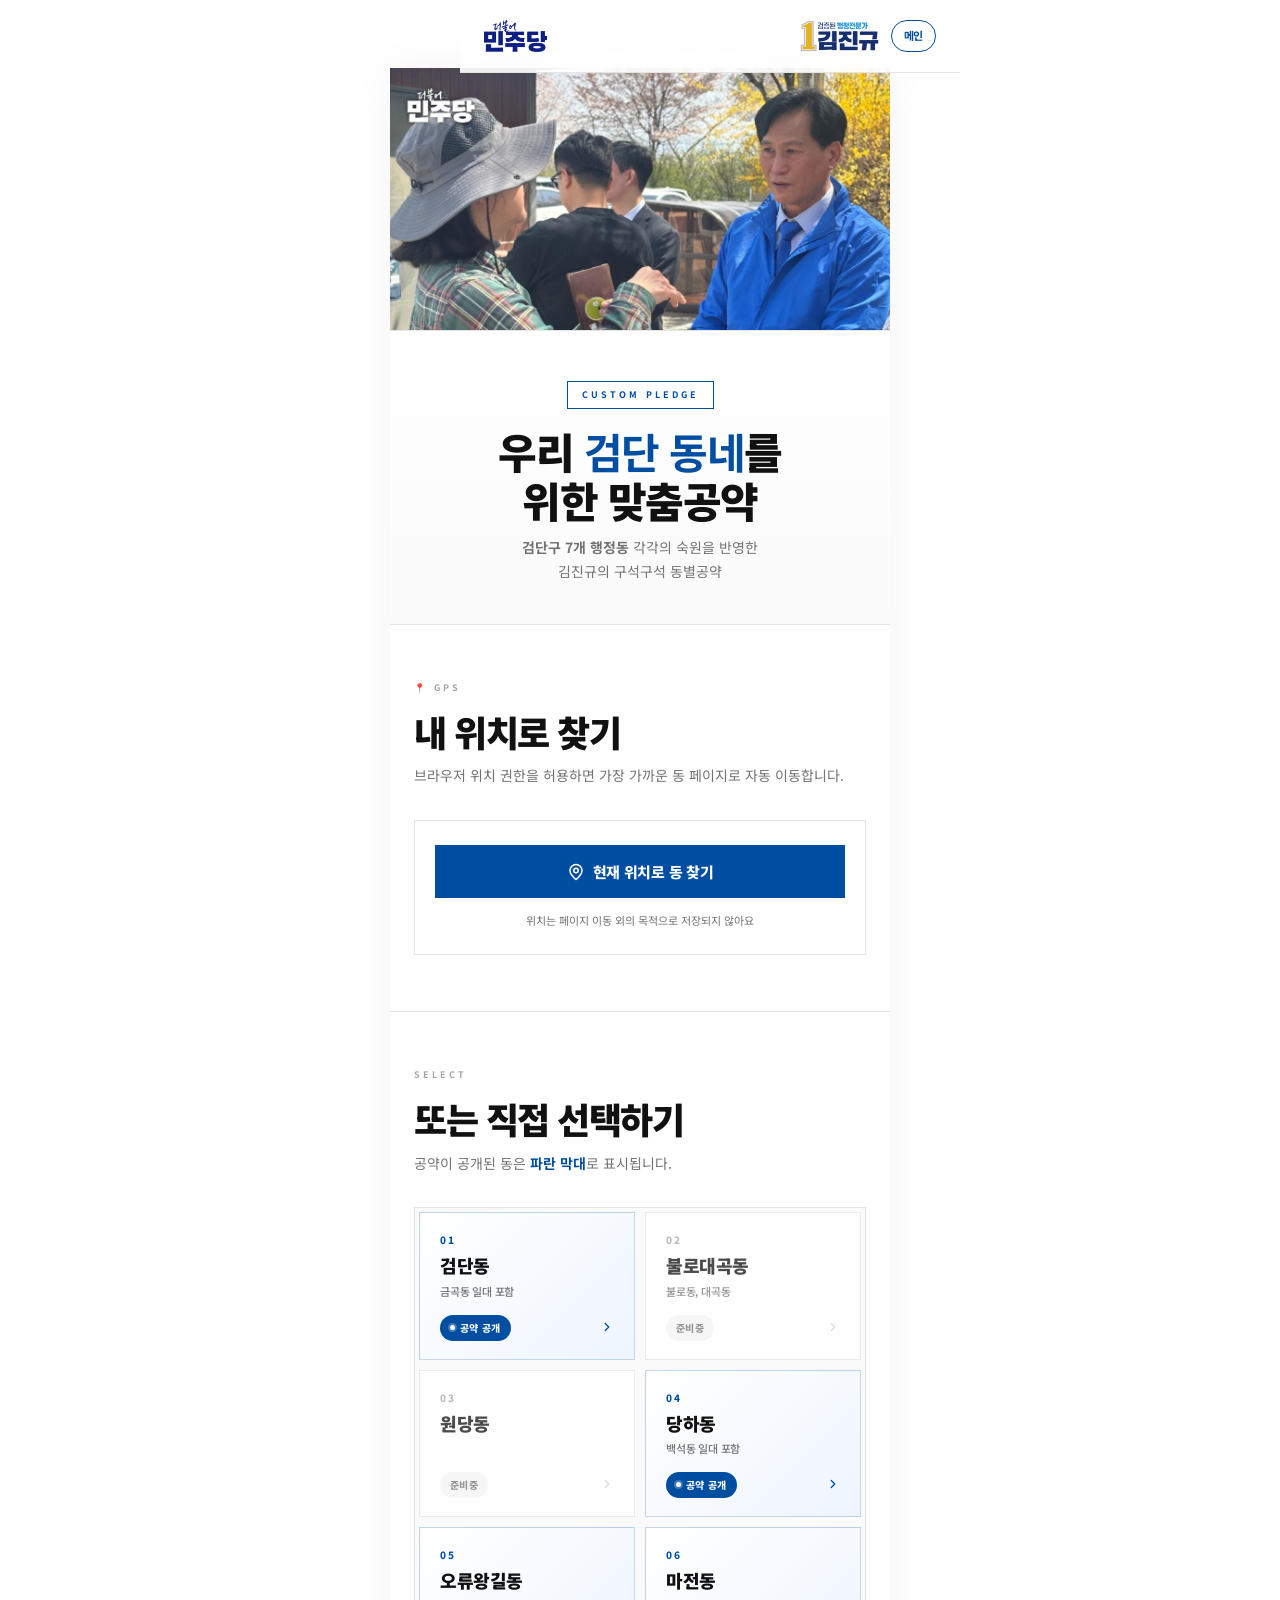
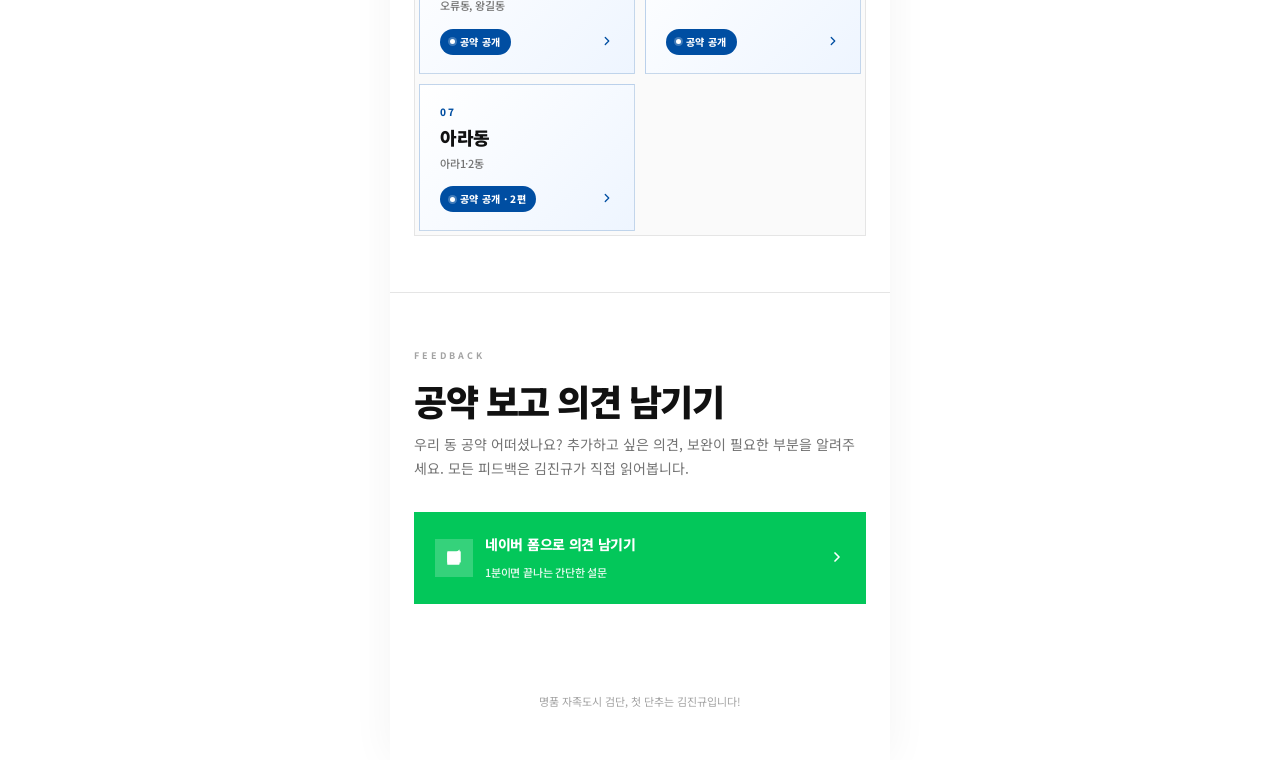
==== dong/index.html @ 7aad4af0 "DONG: 내 지역 공약 섹션 신설 — 7개 행정동 맞춤공약 페이지 - dong/ 폴더 신규: 랜딩(index) + 7개 동별 페이지 - 행정동: 검단·불로대곡·원당·당하·오류왕길" ====
<!DOCTYPE html>
<html lang="ko">
<head>
<meta charset="UTF-8">
<meta name="viewport" content="width=device-width,initial-scale=1,maximum-scale=5">
<meta name="theme-color" content="#004EA2">
<title>내 지역 공약 | 김진규 검단구청장 예비후보</title>
<meta name="description" content="검단구 7개 행정동의 맞춤공약을 한눈에. GPS 또는 직접 선택으로 우리 동네 공약을 확인하세요.">
<meta property="og:type" content="website">
<meta property="og:url" content="https://kjgyu2304.github.io/gumdan_kimjingyu/dong/">
<meta property="og:title" content="내 지역 공약 | 김진규 검단구청장 예비후보">
<meta property="og:description" content="검단구 7개 행정동 맞춤공약을 한눈에. GPS 또는 직접 선택으로 우리 동네 공약을 확인하세요.">
<meta property="og:image" content="https://kjgyu2304.github.io/gumdan_kimjingyu/images/og-image2.jpg">
<meta property="og:locale" content="ko_KR">
<link rel="preconnect" href="https://fonts.googleapis.com">
<link rel="preconnect" href="https://fonts.gstatic.com" crossorigin>
<link href="https://fonts.googleapis.com/css2?family=Noto+Sans+KR:wght@200;400;500;600;700;800;900&display=swap" rel="stylesheet">
<link rel="stylesheet" href="style.css">
</head>
<body>

<nav class="nav">
<div class="nav-left">
<img src="../images/party-logo3.png" alt="더불어민주당" class="nav-logo">
</div>
<div class="nav-right">
<img src="../images/nav-image.png" alt="검증된 행정전문가 1 김진규" class="nav-brand">
<a href="../" class="nav-home">메인</a>
</div>
</nav>

<main>

<div class="hero-banner">
<img src="../images/동별공약배너.JPG" alt="김진규 검단구청장 예비후보 — 주민과의 현장 소통">
</div>

<header class="hero">
<div class="hero-label">CUSTOM PLEDGE</div>
<h1 class="hero-title">우리 <strong>검단 동네</strong>를<br>위한 맞춤공약</h1>
<p class="hero-desc"><b>검단구 7개 행정동</b> 각각의 숙원을 반영한<br>김진규의 구석구석 동별공약</p>
</header>

<section class="sec">
<div class="sec-label">📍 GPS</div>
<h2 class="sec-title">내 위치로 찾기</h2>
<p class="sec-desc">브라우저 위치 권한을 허용하면 가장 가까운 동 페이지로 자동 이동합니다.</p>
<div class="gps-box">
<button id="gpsBtn" class="gps-btn" type="button">
<svg viewBox="0 0 24 24"><circle cx="12" cy="10" r="3"/><path d="M12 2a8 8 0 0 0-8 8c0 5.5 8 12 8 12s8-6.5 8-12a8 8 0 0 0-8-8z"/></svg>
현재 위치로 동 찾기
</button>
<p class="gps-hint">위치는 페이지 이동 외의 목적으로 저장되지 않아요</p>
<div id="gpsStatus" class="gps-status"></div>
</div>
</section>

<section class="sec">
<div class="sec-label">SELECT</div>
<h2 class="sec-title">또는 직접 선택하기</h2>
<p class="sec-desc">공약이 공개된 동은 <b style="color:var(--blue)">파란 막대</b>로 표시됩니다.</p>
<div class="dong-grid-wrap">
<div class="dong-grid">
<a href="geomdan.html" class="dong-btn ready">
<div class="dong-num">01</div>
<div class="dong-main">
<div class="dong-name">검단동</div>
<small class="dong-legal">금곡동 일대 포함</small>
</div>
<div class="dong-footer">
<span class="dong-badge">공약 공개</span>
<span class="dong-arrow"><svg viewBox="0 0 24 24"><polyline points="9 18 15 12 9 6"/></svg></span>
</div>
</a>
<a href="bulrodaegok.html" class="dong-btn">
<div class="dong-num">02</div>
<div class="dong-main">
<div class="dong-name">불로대곡동</div>
<small class="dong-legal">불로동, 대곡동</small>
</div>
<div class="dong-footer">
<span class="dong-badge">준비중</span>
<span class="dong-arrow"><svg viewBox="0 0 24 24"><polyline points="9 18 15 12 9 6"/></svg></span>
</div>
</a>
<a href="wondang.html" class="dong-btn">
<div class="dong-num">03</div>
<div class="dong-main">
<div class="dong-name">원당동</div>
</div>
<div class="dong-footer">
<span class="dong-badge">준비중</span>
<span class="dong-arrow"><svg viewBox="0 0 24 24"><polyline points="9 18 15 12 9 6"/></svg></span>
</div>
</a>
<a href="dangha.html" class="dong-btn ready">
<div class="dong-num">04</div>
<div class="dong-main">
<div class="dong-name">당하동</div>
<small class="dong-legal">백석동 일대 포함</small>
</div>
<div class="dong-footer">
<span class="dong-badge">공약 공개</span>
<span class="dong-arrow"><svg viewBox="0 0 24 24"><polyline points="9 18 15 12 9 6"/></svg></span>
</div>
</a>
<a href="oryuwanggil.html" class="dong-btn ready">
<div class="dong-num">05</div>
<div class="dong-main">
<div class="dong-name">오류왕길동</div>
<small class="dong-legal">오류동, 왕길동</small>
</div>
<div class="dong-footer">
<span class="dong-badge">공약 공개</span>
<span class="dong-arrow"><svg viewBox="0 0 24 24"><polyline points="9 18 15 12 9 6"/></svg></span>
</div>
</a>
<a href="maljeon.html" class="dong-btn ready">
<div class="dong-num">06</div>
<div class="dong-main">
<div class="dong-name">마전동</div>
</div>
<div class="dong-footer">
<span class="dong-badge">공약 공개</span>
<span class="dong-arrow"><svg viewBox="0 0 24 24"><polyline points="9 18 15 12 9 6"/></svg></span>
</div>
</a>
<a href="ara.html" class="dong-btn ready">
<div class="dong-num">07</div>
<div class="dong-main">
<div class="dong-name">아라동</div>
<small class="dong-legal">아라1·2동</small>
</div>
<div class="dong-footer">
<span class="dong-badge">공약 공개 · 2편</span>
<span class="dong-arrow"><svg viewBox="0 0 24 24"><polyline points="9 18 15 12 9 6"/></svg></span>
</div>
</a>
</div>
</div>
</section>

<section class="sec">
<div class="sec-label">FEEDBACK</div>
<h2 class="sec-title">공약 보고 의견 남기기</h2>
<p class="sec-desc">우리 동 공약 어떠셨나요? 추가하고 싶은 의견, 보완이 필요한 부분을 알려주세요. 모든 피드백은 김진규가 직접 읽어봅니다.</p>
<a href="https://naver.me/5t7sOAXQ" class="feedback-cta" target="_blank" rel="noopener">
<span class="feedback-cta-left">
<span class="ic filled"><svg viewBox="0 0 16 16"><path d="M2.5 2h11c.3 0 .5.2.5.5v10c0 .3-.2.5-.5.5h-7L3 15.5V3c0-.3.2-.5.5-1zm1.7 4.8l3-2.3v1.4h3.3v1.8H7.2v1.4L4.2 6.8z" transform="rotate(180 8 8)"/><rect x="2" y="2" width="12" height="10" rx=".5"/></svg></span>
<span>
<b>네이버 폼으로 의견 남기기</b>
<span class="sub">1분이면 끝나는 간단한 설문</span>
</span>
</span>
<span class="arrow"><svg viewBox="0 0 24 24"><polyline points="9 18 15 12 9 6"/></svg></span>
</a>
</section>

</main>

<footer class="site-footer">
명품 자족도시 검단, 첫 단추는 김진규입니다!
</footer>

<script src="app.js"></script>
</body>
</html>
---- dong/style.css ----
*,*::before,*::after{margin:0;padding:0;box-sizing:border-box}
html{scroll-behavior:smooth;-webkit-text-size-adjust:100%}
body{font-family:'Noto Sans KR',sans-serif;color:#111;background:#fff;line-height:1.6;overflow-x:hidden;-webkit-font-smoothing:antialiased}
img{max-width:100%;height:auto;display:block}
a{text-decoration:none;color:inherit;-webkit-tap-highlight-color:transparent}
button{border:none;background:none;cursor:pointer;font-family:inherit;color:inherit}

:root{
--black:#111;
--white:#fff;
--gray-50:#fafafa;
--gray-100:#f5f5f5;
--gray-200:#e5e5e5;
--gray-300:#d4d4d4;
--gray-400:#a3a3a3;
--gray-500:#737373;
--gray-600:#525252;
--gray-700:#404040;
--gray-800:#262626;
--gray-900:#171717;
--blue:#004EA2;
--blue-dark:#003875;
--ease:cubic-bezier(.22,1,.36,1);
}
body{animation:pageIn 1s ease forwards}
@keyframes pageIn{from{opacity:0}to{opacity:1}}

/* NAV (메인과 동일) */
.nav{position:fixed;top:0;left:0;right:0;z-index:100;display:flex;justify-content:space-between;align-items:center;padding:16px 24px;background:rgba(255,255,255,.92);backdrop-filter:blur(20px);-webkit-backdrop-filter:blur(20px);border-bottom:1px solid var(--gray-200)}
.nav-left{display:flex;align-items:center;gap:8px}
.nav-right{display:flex;align-items:center;gap:10px}
.nav-logo{height:32px;width:auto}
.nav-brand{height:40px;width:auto}
.nav-back{display:flex;align-items:center;gap:4px;font-size:12px;font-weight:700;color:var(--gray-700);letter-spacing:-.3px}
.nav-back svg{width:12px;height:12px;stroke:currentColor;fill:none;stroke-width:2.5;stroke-linecap:round;stroke-linejoin:round}
.nav-home{font-size:11px;font-weight:700;color:var(--blue);padding:6px 12px;border:1px solid var(--blue);border-radius:999px;letter-spacing:-.3px}

/* HERO 상단 배너 이미지 */
.hero-banner{margin-top:68px;width:100%;overflow:hidden;background:var(--gray-100);border-bottom:1px solid var(--gray-200)}
.hero-banner img{width:100%;height:auto;display:block}
.hero-banner + .hero{margin-top:0}

/* HERO — 섹션 상단 랜딩 */
.hero{margin-top:68px;padding:48px 24px 40px;text-align:center;border-bottom:1px solid var(--gray-200);background:linear-gradient(180deg,#fff 0%,var(--gray-50) 100%)}
.hero-label{display:inline-block;font-size:9px;font-weight:700;letter-spacing:3px;text-transform:uppercase;color:var(--blue);padding:6px 14px;border:1px solid var(--blue);margin-bottom:18px}
.hero-title{font-size:clamp(28px,8vw,42px);font-weight:900;line-height:1.15;letter-spacing:-1.5px;color:var(--black);margin-bottom:12px}
.hero-title strong{color:var(--blue)}
.hero-desc{font-size:14px;color:var(--gray-500);line-height:1.7}

/* SECTION COMMONS (메인과 동일) */
.sec{padding:56px 24px;border-bottom:1px solid var(--gray-200)}
.sec:last-of-type{border-bottom:none}
.sec-label{font-size:9px;font-weight:700;letter-spacing:3px;text-transform:uppercase;color:var(--gray-400);margin-bottom:16px}
.sec-title{font-size:clamp(26px,7vw,36px);font-weight:900;line-height:1.15;letter-spacing:-1.5px;color:var(--black);margin-bottom:12px}
.sec-desc{font-size:14px;color:var(--gray-500);line-height:1.7;margin-bottom:32px}

/* GPS BOX */
.gps-box{border:1px solid var(--gray-200);padding:24px 20px;text-align:center;background:var(--white)}
.gps-btn{display:flex;align-items:center;justify-content:center;gap:8px;width:100%;padding:16px 18px;background:var(--blue);color:#fff;font-size:15px;font-weight:800;letter-spacing:-.3px;transition:opacity .2s,transform .15s var(--ease);animation:gpsPulse 2.4s ease-in-out infinite}
.gps-btn:active{transform:scale(.98);opacity:.9}
.gps-btn svg{width:18px;height:18px;stroke:currentColor;fill:none;stroke-width:2;stroke-linecap:round;stroke-linejoin:round}
@keyframes gpsPulse{0%,100%{box-shadow:0 0 0 0 rgba(0,78,162,.4)}50%{box-shadow:0 0 0 8px rgba(0,78,162,0)}}
.gps-hint{margin-top:14px;font-size:11px;color:var(--gray-500);line-height:1.6}
.gps-status{margin-top:12px;padding:12px 14px;font-size:12px;font-weight:600;text-align:center;display:none;line-height:1.5}
.gps-status.show{display:block;animation:gpsIn .3s ease}
.gps-status.info{background:var(--gray-100);color:var(--gray-700)}
.gps-status.error{background:#fff1f0;color:#b32a1d;border:1px solid #ffd0cc}
.gps-status.success{background:#e6f2ff;color:var(--blue-dark);border:1px solid #b8daff}
@keyframes gpsIn{from{opacity:0;transform:translateY(-4px)}to{opacity:1;transform:translateY(0)}}

/* 동 선택 그리드 — 모든 동 균등 */
.dong-grid-wrap{padding:4px;background:var(--gray-50);border:1px solid var(--gray-200)}
.dong-grid{display:grid;grid-template-columns:repeat(2,1fr);gap:10px}
.dong-btn{position:relative;display:flex;flex-direction:column;padding:22px 20px 58px;background:var(--white);border:1px solid var(--gray-200);min-height:144px;transition:transform .2s var(--ease),box-shadow .2s var(--ease),border-color .2s}
.dong-btn:hover{transform:translateY(-1px);box-shadow:0 4px 16px rgba(0,0,0,.06);border-color:var(--gray-300)}
.dong-btn:active{transform:translateY(0);box-shadow:0 1px 4px rgba(0,0,0,.04)}
.dong-btn.ready{background:linear-gradient(135deg,#ffffff 0%,#eef5ff 100%);border-color:rgba(0,78,162,.22)}
.dong-btn.ready:hover{border-color:var(--blue);box-shadow:0 6px 20px rgba(0,78,162,.12)}
.dong-btn:not(.ready){opacity:.75}
.dong-btn:not(.ready):hover{opacity:1}
.dong-num{font-size:10px;font-weight:800;color:var(--gray-400);letter-spacing:2px;margin-bottom:10px;line-height:1}
.dong-btn.ready .dong-num{color:var(--blue)}
.dong-main{display:flex;flex-direction:column;gap:4px;flex:1}
.dong-name{font-size:18px;font-weight:900;letter-spacing:-.5px;color:var(--black);line-height:1.2}
.dong-legal{display:block;margin-top:2px;font-size:11px;font-weight:500;color:var(--gray-500);letter-spacing:-.2px}
.dong-footer{position:absolute;left:20px;right:20px;bottom:18px;display:flex;align-items:center;justify-content:space-between;gap:8px}
.dong-badge{display:inline-flex;align-items:center;gap:5px;font-size:10px;font-weight:800;letter-spacing:.3px;padding:5px 10px;background:var(--gray-100);color:var(--gray-500);border-radius:999px;white-space:nowrap}
.dong-btn.ready .dong-badge{background:var(--blue);color:#fff}
.dong-btn.ready .dong-badge::before{content:'';width:5px;height:5px;border-radius:50%;background:#fff;box-shadow:0 0 0 2px rgba(255,255,255,.25)}
.dong-arrow svg{width:14px;height:14px;stroke:var(--gray-300);fill:none;stroke-width:2.2;stroke-linecap:round;stroke-linejoin:round}
.dong-btn.ready .dong-arrow svg{stroke:var(--blue)}

/* 동별 상세 HERO 오버라이드 */
.hero.detail{background:linear-gradient(180deg,#fff 0%,#f0f7ff 100%)}
.hero.detail .hero-label{color:var(--blue)}

/* 공약 이미지 */
.pledge-img{border-top:1px solid var(--gray-200);border-bottom:1px solid var(--gray-200);background:var(--gray-100)}
.pledge-img img{width:100%;height:auto;display:block}

/* 준비중 플레이스홀더 */
.pledge-placeholder{padding:64px 24px;text-align:center;background:var(--gray-50);border-top:1px solid var(--gray-200);border-bottom:1px solid var(--gray-200)}
.pledge-placeholder .icon{display:inline-flex;align-items:center;justify-content:center;width:48px;height:48px;border:1px solid var(--gray-300);border-radius:50%;font-size:22px;margin-bottom:14px}
.pledge-placeholder h3{font-size:18px;font-weight:900;color:var(--gray-800);margin-bottom:8px;letter-spacing:-.5px}
.pledge-placeholder p{font-size:13px;color:var(--gray-500);line-height:1.7}

/* 7대 공약 가로 슬라이더 (메인 yt-shorts-row 패턴) */
.common-row{display:flex;gap:0;overflow-x:auto;scrollbar-width:none;border:1px solid var(--gray-200);scroll-snap-type:x mandatory}
.common-row::-webkit-scrollbar{display:none}
.common-row a{flex:0 0 78%;border-right:1px solid var(--gray-200);display:block;scroll-snap-align:start;background:var(--gray-100);overflow:hidden}
.common-row a:last-child{border-right:none}
.common-row img{width:100%;height:auto;display:block;aspect-ratio:2150/3035;object-fit:cover}

/* 관련 소식 (메인 news-row 패턴 재사용) */
.link-row{display:flex;gap:0;overflow-x:auto;scrollbar-width:none;border:1px solid var(--gray-200)}
.link-row::-webkit-scrollbar{display:none}
.link-card{flex:0 0 80%;padding:18px;border-right:1px solid var(--gray-200);transition:background .2s}
.link-card:last-child{border-right:none}
.link-card:active{background:var(--gray-50)}
.link-thumb{width:100%;aspect-ratio:4/3;background:var(--gray-100);overflow:hidden;margin-bottom:12px}
.link-thumb img{width:100%;height:100%;object-fit:cover}
.link-card h4{font-size:14px;font-weight:700;color:var(--black);line-height:1.45;margin-bottom:4px;display:-webkit-box;-webkit-line-clamp:2;-webkit-box-orient:vertical;overflow:hidden}
.link-source{font-size:10px;color:var(--gray-400);letter-spacing:.5px}

/* 피드백 CTA */
.feedback-cta{display:flex;align-items:center;justify-content:space-between;gap:12px;padding:20px;background:#03C75A;color:#fff;border:1px solid #03C75A;transition:opacity .2s;text-align:left}
.feedback-cta:active{opacity:.9}
.feedback-cta-left{display:flex;align-items:center;gap:12px}
.feedback-cta .ic{display:flex;align-items:center;justify-content:center;width:38px;height:38px;background:rgba(255,255,255,.2);flex-shrink:0}
.feedback-cta .ic svg{width:18px;height:18px;stroke:#fff;fill:none;stroke-width:2;stroke-linecap:round;stroke-linejoin:round}
.feedback-cta .ic.filled svg{fill:#fff;stroke:none}
.feedback-cta b{display:block;font-size:14px;font-weight:800;letter-spacing:-.3px;margin-bottom:2px}
.feedback-cta span.sub{font-size:11px;font-weight:500;opacity:.9;letter-spacing:-.2px}
.feedback-cta .arrow{flex-shrink:0}
.feedback-cta .arrow svg{width:16px;height:16px;stroke:#fff;fill:none;stroke-width:2.5;stroke-linecap:round;stroke-linejoin:round}

/* 하단 CTA */
.cta-back{display:flex;align-items:center;justify-content:center;gap:8px;background:var(--black);color:#fff;font-size:13px;font-weight:700;letter-spacing:-.2px;padding:16px;transition:opacity .2s}
.cta-back:active{opacity:.85}
.cta-back svg{width:14px;height:14px;stroke:currentColor;fill:none;stroke-width:2.5;stroke-linecap:round;stroke-linejoin:round}

/* FOOTER */
.site-footer{padding:32px 24px 48px;text-align:center;font-size:11px;color:var(--gray-400);line-height:1.8;background:var(--white)}

/* Desktop */
@media (min-width:768px){
body{max-width:500px;margin:0 auto;box-shadow:0 0 40px rgba(0,0,0,.05)}
.nav{max-width:500px;margin:0 auto;left:50%;transform:translateX(-50%)}
}
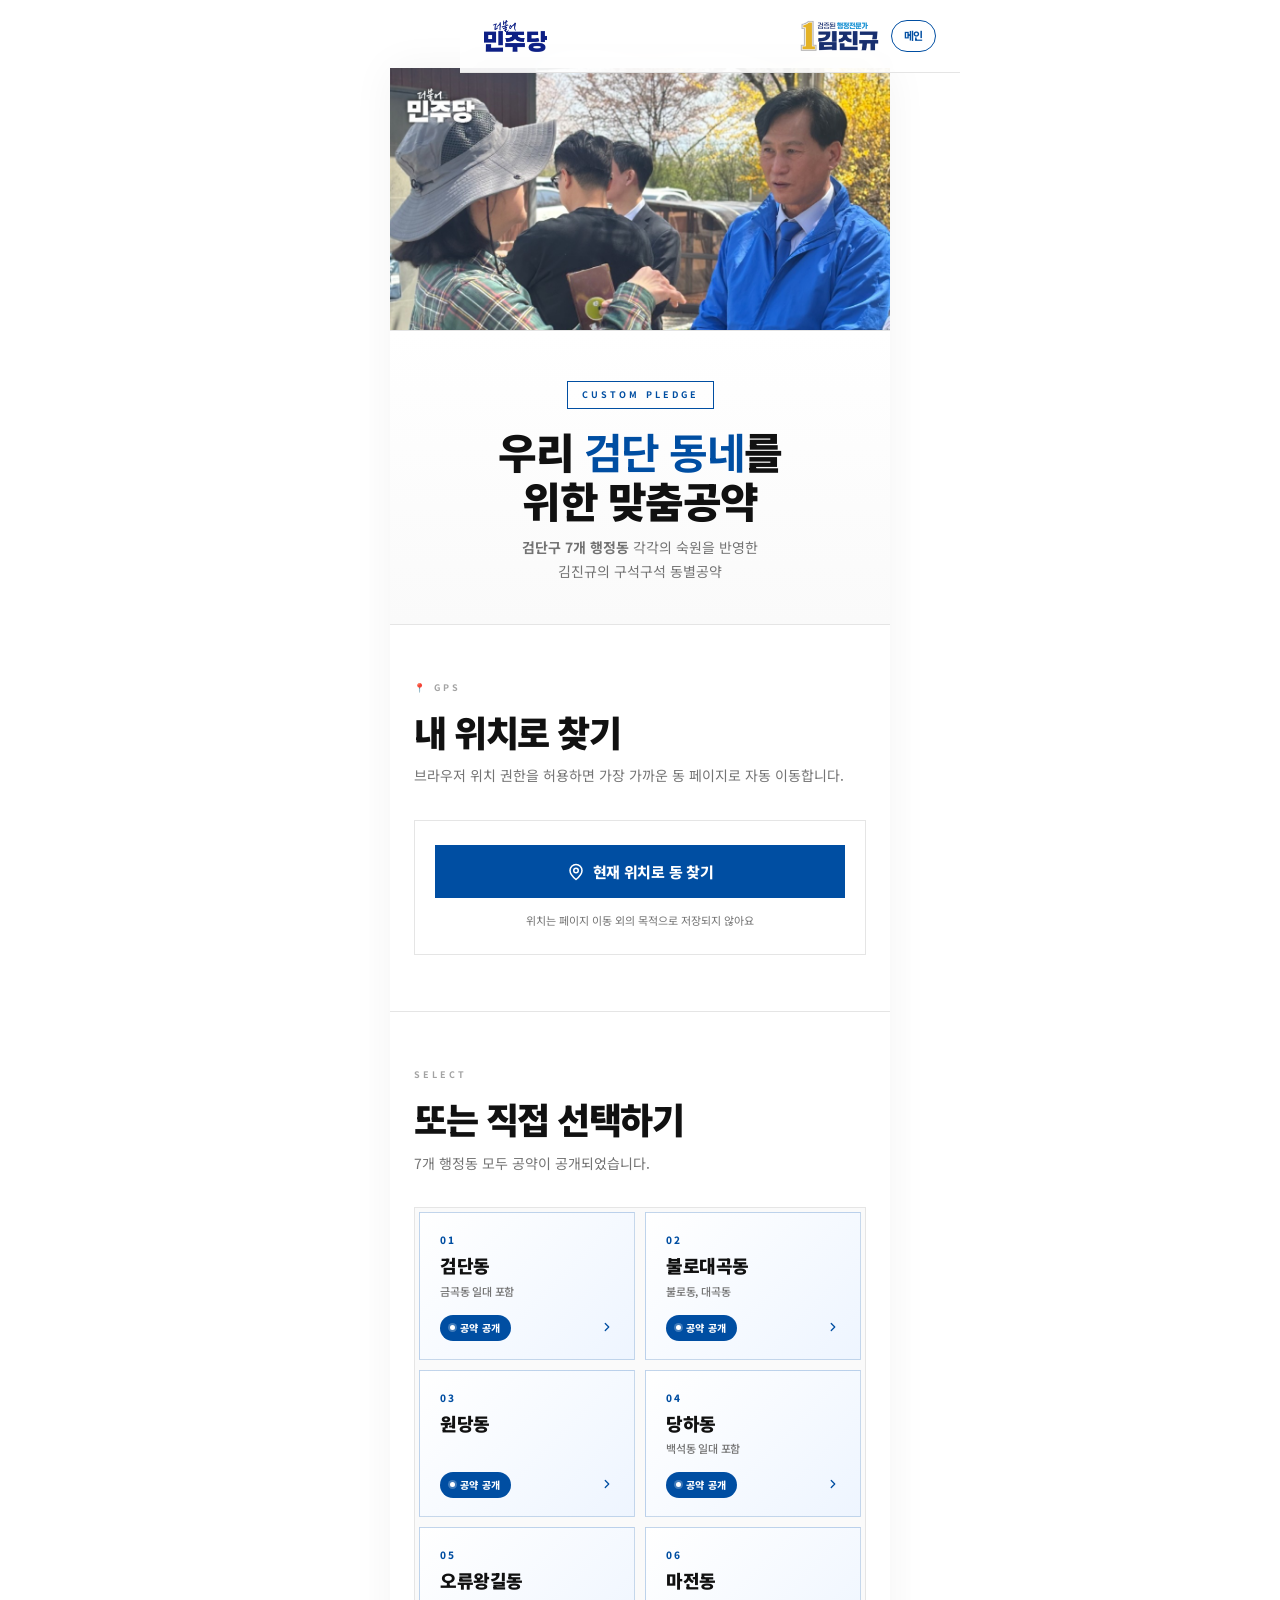
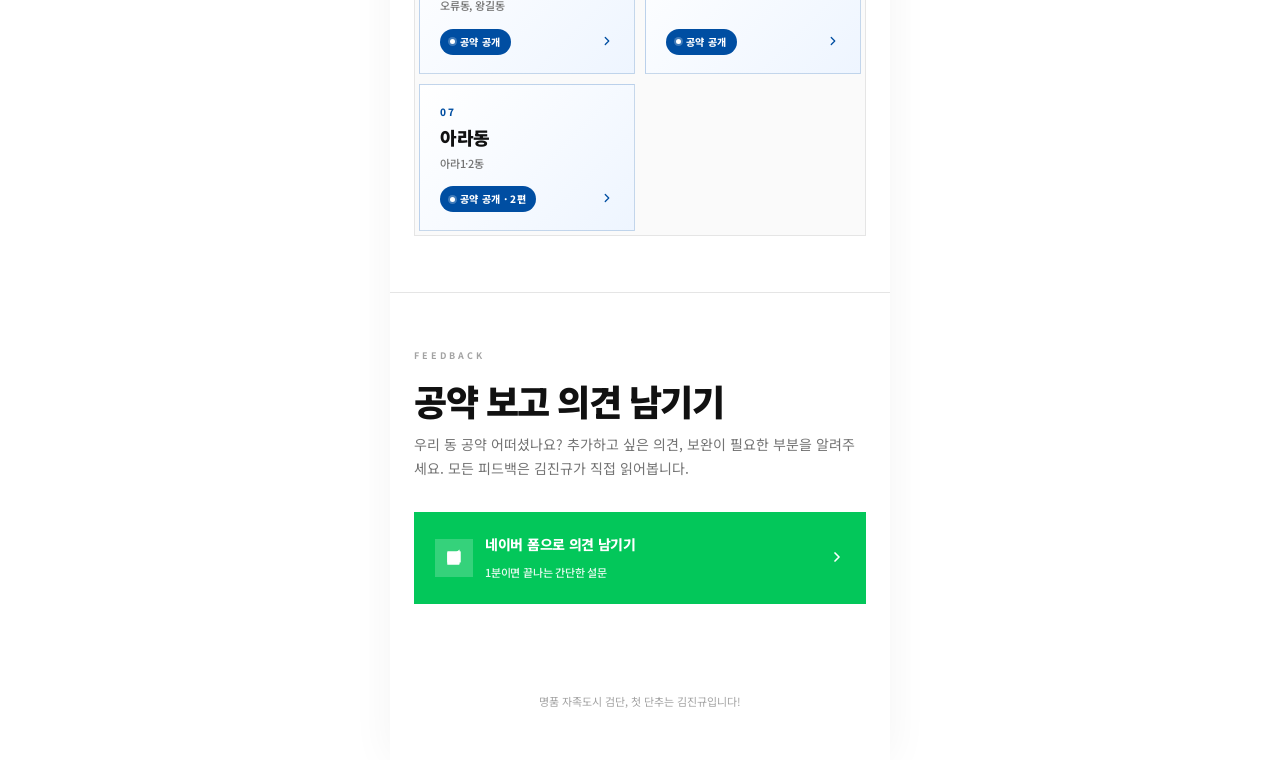
==== commit 87fc7e8b: "DONG: 원당동·불로대곡동 맞춤공약 공개 — 7개 행정동 전체 완성 - 원당동: 비산먼지 저감·만수산 산책로·상권 활성화 등 5대 공약 - 불로대곡동: 행정복지센터 신축·안전통학" ====
--- a/dong/index.html
+++ b/dong/index.html
@@ -58,7 +58,7 @@
 <section class="sec">
 <div class="sec-label">SELECT</div>
 <h2 class="sec-title">또는 직접 선택하기</h2>
-<p class="sec-desc">공약이 공개된 동은 <b style="color:var(--blue)">파란 막대</b>로 표시됩니다.</p>
+<p class="sec-desc">7개 행정동 모두 공약이 공개되었습니다.</p>
 <div class="dong-grid-wrap">
 <div class="dong-grid">
 <a href="geomdan.html" class="dong-btn ready">
@@ -72,24 +72,24 @@
 <span class="dong-arrow"><svg viewBox="0 0 24 24"><polyline points="9 18 15 12 9 6"/></svg></span>
 </div>
 </a>
-<a href="bulrodaegok.html" class="dong-btn">
+<a href="bulrodaegok.html" class="dong-btn ready">
 <div class="dong-num">02</div>
 <div class="dong-main">
 <div class="dong-name">불로대곡동</div>
 <small class="dong-legal">불로동, 대곡동</small>
 </div>
 <div class="dong-footer">
-<span class="dong-badge">준비중</span>
+<span class="dong-badge">공약 공개</span>
 <span class="dong-arrow"><svg viewBox="0 0 24 24"><polyline points="9 18 15 12 9 6"/></svg></span>
 </div>
 </a>
-<a href="wondang.html" class="dong-btn">
+<a href="wondang.html" class="dong-btn ready">
 <div class="dong-num">03</div>
 <div class="dong-main">
 <div class="dong-name">원당동</div>
 </div>
 <div class="dong-footer">
-<span class="dong-badge">준비중</span>
+<span class="dong-badge">공약 공개</span>
 <span class="dong-arrow"><svg viewBox="0 0 24 24"><polyline points="9 18 15 12 9 6"/></svg></span>
 </div>
 </a>
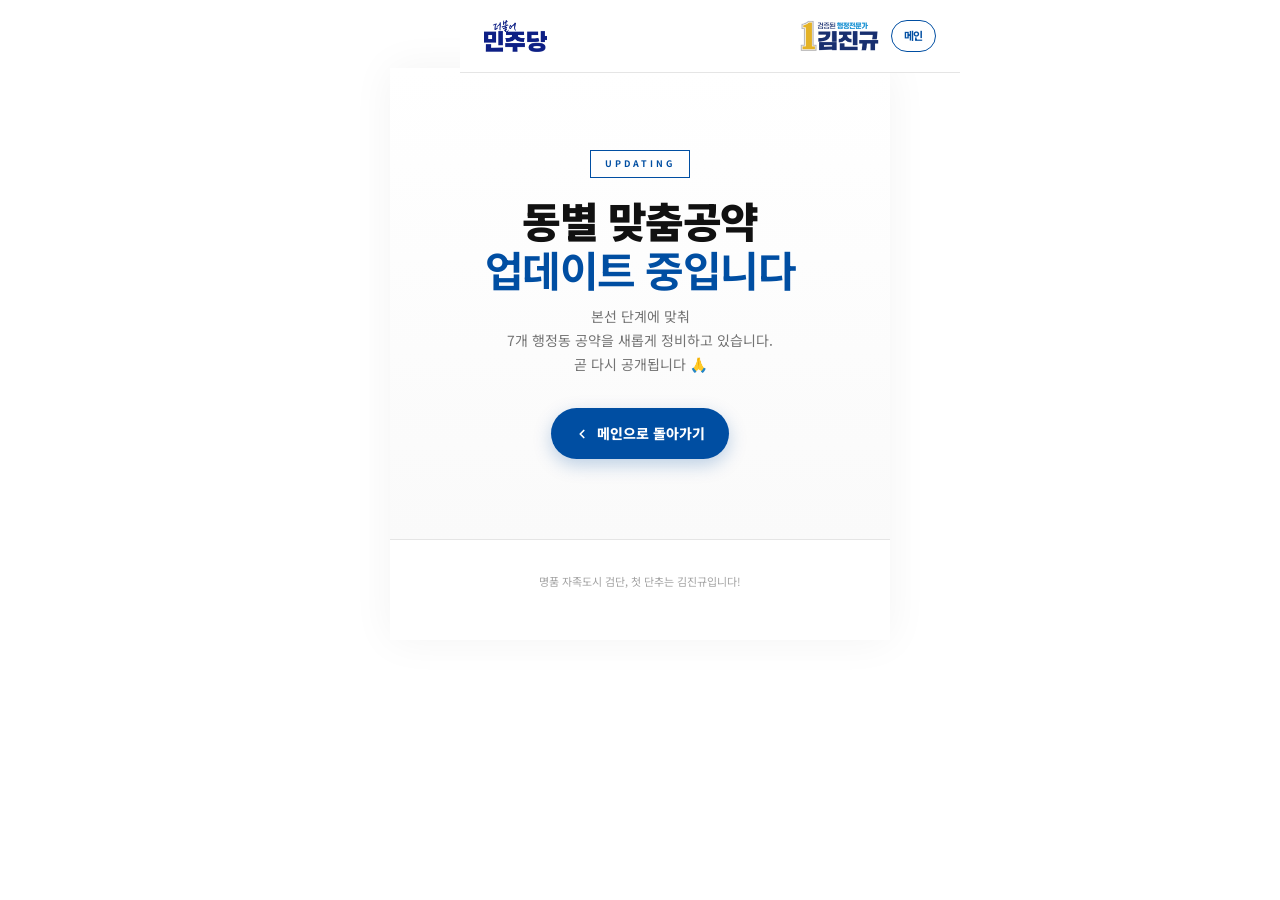
==== commit 6411d066: "DONG: 본선 콘텐츠 업데이트 기간 동안 동별공약 임시 비활성화 - dong/index.html: GPS·동선택·피드백 섹션을 주석 처리, '업데이트 중' 안내 + 메인 복귀 버" ====
--- a/dong/index.html
+++ b/dong/index.html
@@ -31,6 +31,21 @@
 
 <main>
 
+<!-- ═══════════ 임시 비활성화 안내 ═══════════ -->
+<header class="hero" style="padding-top:80px;padding-bottom:80px">
+<div class="hero-label">UPDATING</div>
+<h1 class="hero-title">동별 맞춤공약<br><strong>업데이트 중입니다</strong></h1>
+<p class="hero-desc">본선 단계에 맞춰<br>7개 행정동 공약을 새롭게 정비하고 있습니다.<br>곧 다시 공개됩니다 🙏</p>
+<div style="margin-top:32px;display:flex;justify-content:center;gap:10px">
+<a href="../" style="display:inline-flex;align-items:center;gap:8px;padding:14px 24px;background:#004EA2;color:#fff;font-size:14px;font-weight:800;text-decoration:none;border-radius:999px;box-shadow:0 6px 18px rgba(0,78,162,.25)">
+<svg viewBox="0 0 24 24" style="width:14px;height:14px;stroke:#fff;fill:none;stroke-width:3;stroke-linecap:round;stroke-linejoin:round"><polyline points="15 18 9 12 15 6"/></svg>
+메인으로 돌아가기
+</a>
+</div>
+</header>
+
+<!-- 이하 동별 선택 UI는 본선 콘텐츠 업데이트 시까지 임시 비활성화. 복구 시 아래 주석만 해제하면 됩니다. -->
+<!--
 <div class="hero-banner">
 <img src="../images/동별공약배너.JPG" alt="김진규 검단구청장 예비후보 — 주민과의 현장 소통">
 </div>
@@ -155,6 +170,7 @@
 <span class="arrow"><svg viewBox="0 0 24 24"><polyline points="9 18 15 12 9 6"/></svg></span>
 </a>
 </section>
+-->
 
 </main>
 
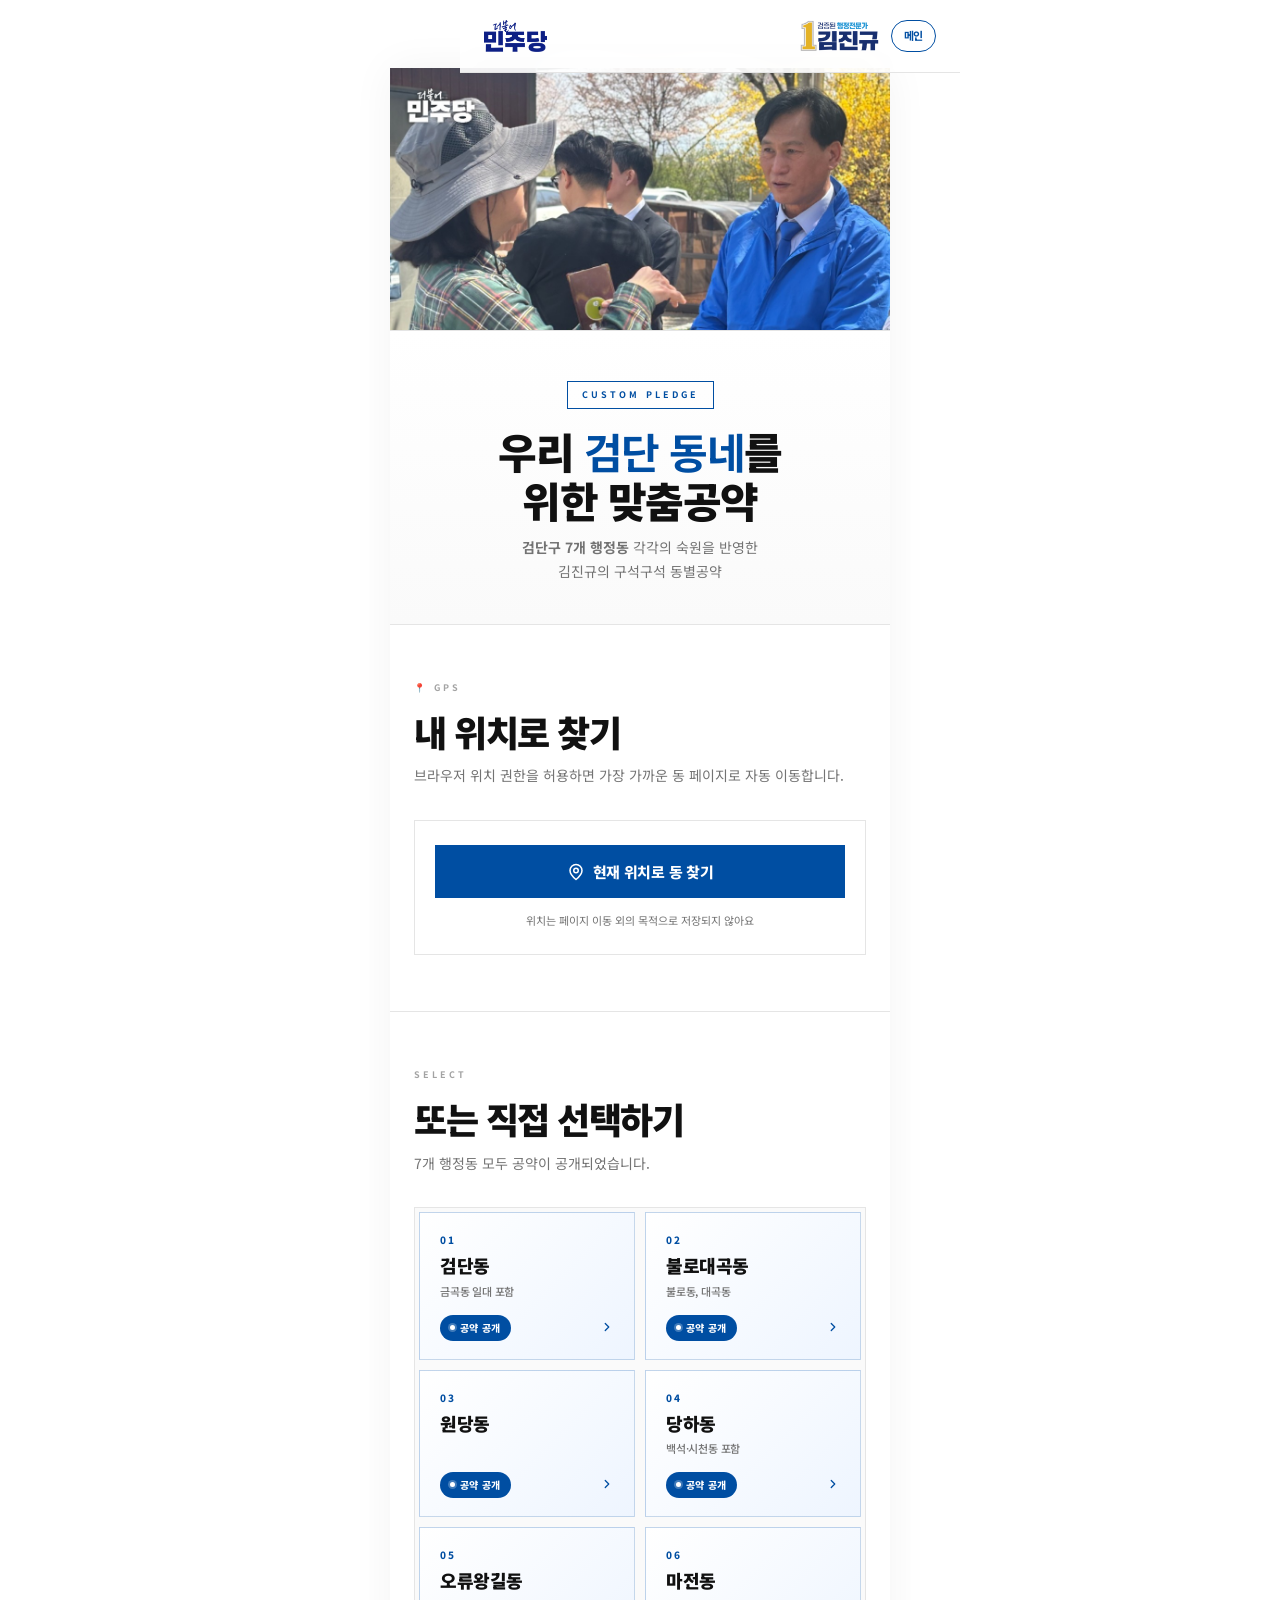
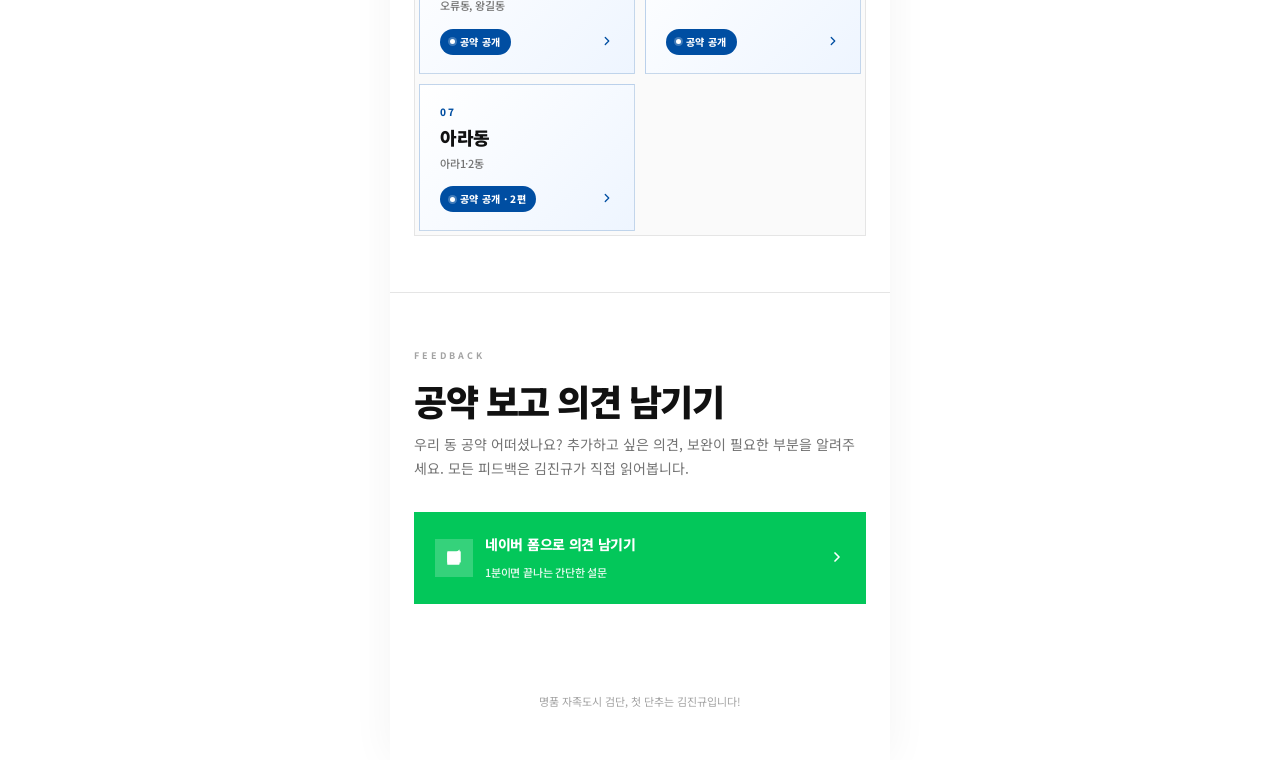
==== commit e870a4e4: "DONG: 동별공약 본선 새 포스터로 전면 교체 + 섹션 재오픈 - 7개 동(검단·불로대곡·원당·당하·오류왕길·마전·아라1·2) new동별공약 포스터로 교체 - 임시 비활성화 해제" ====
--- a/dong/index.html
+++ b/dong/index.html
@@ -4,13 +4,13 @@
 <meta charset="UTF-8">
 <meta name="viewport" content="width=device-width,initial-scale=1,maximum-scale=5">
 <meta name="theme-color" content="#004EA2">
-<title>내 지역 공약 | 김진규 검단구청장 예비후보</title>
+<title>내 지역 공약 | 김진규 검단구청장 후보</title>
 <meta name="description" content="검단구 7개 행정동의 맞춤공약을 한눈에. GPS 또는 직접 선택으로 우리 동네 공약을 확인하세요.">
 <meta property="og:type" content="website">
 <meta property="og:url" content="https://kjgyu2304.github.io/gumdan_kimjingyu/dong/">
-<meta property="og:title" content="내 지역 공약 | 김진규 검단구청장 예비후보">
+<meta property="og:title" content="내 지역 공약 | 김진규 검단구청장 후보">
 <meta property="og:description" content="검단구 7개 행정동 맞춤공약을 한눈에. GPS 또는 직접 선택으로 우리 동네 공약을 확인하세요.">
-<meta property="og:image" content="https://kjgyu2304.github.io/gumdan_kimjingyu/images/og-image2.jpg">
+<meta property="og:image" content="https://kjgyu2304.github.io/gumdan_kimjingyu/images/og배너.jpg">
 <meta property="og:locale" content="ko_KR">
 <link rel="preconnect" href="https://fonts.googleapis.com">
 <link rel="preconnect" href="https://fonts.gstatic.com" crossorigin>
@@ -31,23 +31,8 @@
 
 <main>
 
-<!-- ═══════════ 임시 비활성화 안내 ═══════════ -->
-<header class="hero" style="padding-top:80px;padding-bottom:80px">
-<div class="hero-label">UPDATING</div>
-<h1 class="hero-title">동별 맞춤공약<br><strong>업데이트 중입니다</strong></h1>
-<p class="hero-desc">본선 단계에 맞춰<br>7개 행정동 공약을 새롭게 정비하고 있습니다.<br>곧 다시 공개됩니다 🙏</p>
-<div style="margin-top:32px;display:flex;justify-content:center;gap:10px">
-<a href="../" style="display:inline-flex;align-items:center;gap:8px;padding:14px 24px;background:#004EA2;color:#fff;font-size:14px;font-weight:800;text-decoration:none;border-radius:999px;box-shadow:0 6px 18px rgba(0,78,162,.25)">
-<svg viewBox="0 0 24 24" style="width:14px;height:14px;stroke:#fff;fill:none;stroke-width:3;stroke-linecap:round;stroke-linejoin:round"><polyline points="15 18 9 12 15 6"/></svg>
-메인으로 돌아가기
-</a>
-</div>
-</header>
-
-<!-- 이하 동별 선택 UI는 본선 콘텐츠 업데이트 시까지 임시 비활성화. 복구 시 아래 주석만 해제하면 됩니다. -->
-<!--
 <div class="hero-banner">
-<img src="../images/동별공약배너.JPG" alt="김진규 검단구청장 예비후보 — 주민과의 현장 소통">
+<img src="../images/동별공약배너.JPG" alt="김진규 검단구청장 후보 — 주민과의 현장 소통">
 </div>
 
 <header class="hero">
@@ -112,7 +97,7 @@
 <div class="dong-num">04</div>
 <div class="dong-main">
 <div class="dong-name">당하동</div>
-<small class="dong-legal">백석동 일대 포함</small>
+<small class="dong-legal">백석·시천동 포함</small>
 </div>
 <div class="dong-footer">
 <span class="dong-badge">공약 공개</span>
@@ -170,7 +155,6 @@
 <span class="arrow"><svg viewBox="0 0 24 24"><polyline points="9 18 15 12 9 6"/></svg></span>
 </a>
 </section>
--->
 
 </main>
 
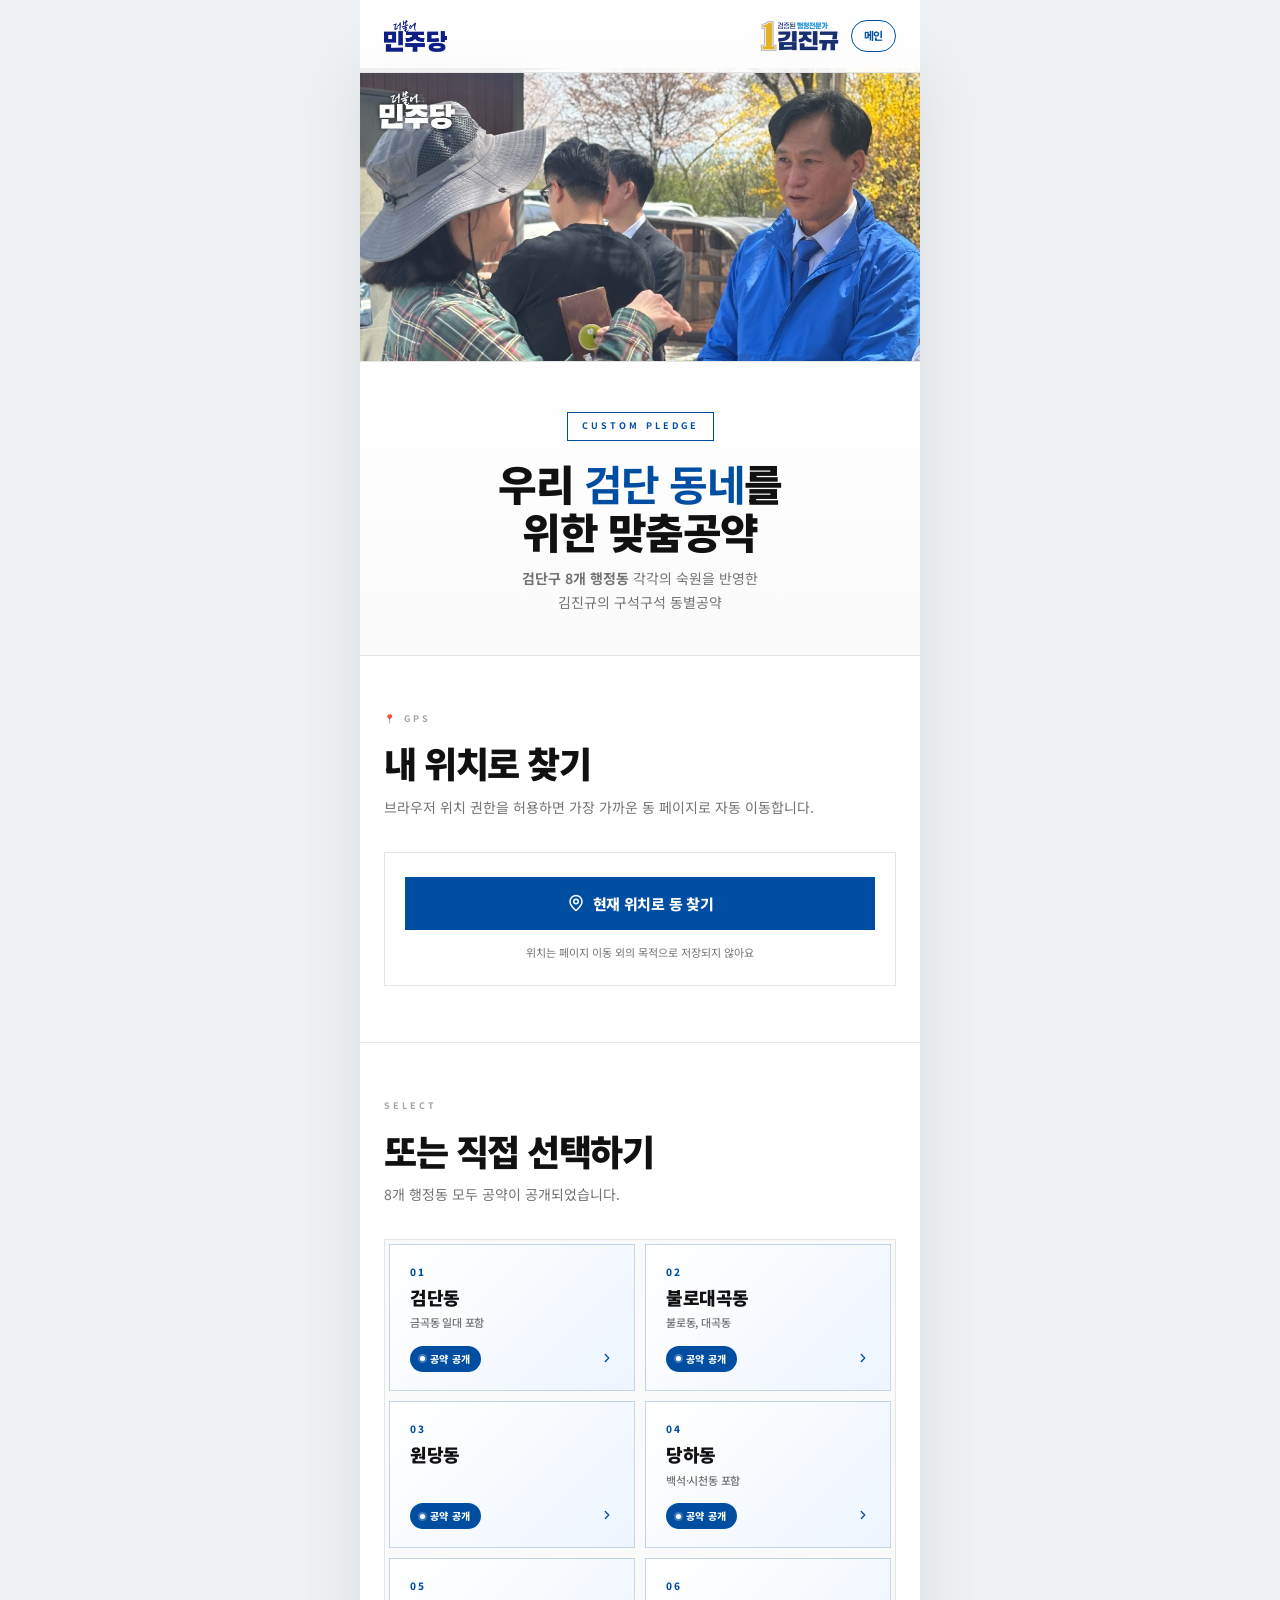
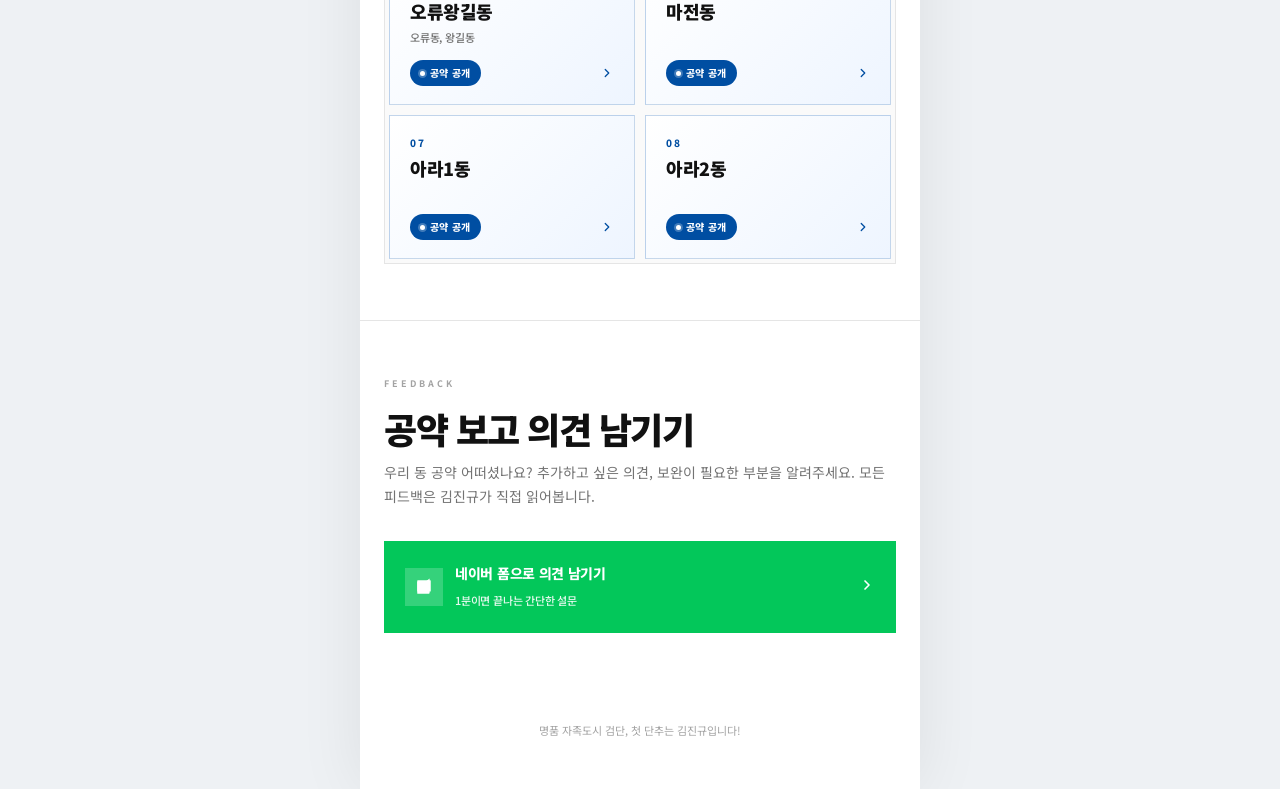
==== commit 224ffc9d: "DONG: 아라동 분동 반영 — 아라1동/아라2동 분리, 8개 행정동 체계로 전환 - ara1.html / ara2.html 신설 (각 동 단독 포스터·hero 카피) - 기존 a" ====
--- a/dong/index.html
+++ b/dong/index.html
@@ -5,11 +5,11 @@
 <meta name="viewport" content="width=device-width,initial-scale=1,maximum-scale=5">
 <meta name="theme-color" content="#004EA2">
 <title>내 지역 공약 | 김진규 검단구청장 후보</title>
-<meta name="description" content="검단구 7개 행정동의 맞춤공약을 한눈에. GPS 또는 직접 선택으로 우리 동네 공약을 확인하세요.">
+<meta name="description" content="검단구 8개 행정동의 맞춤공약을 한눈에. GPS 또는 직접 선택으로 우리 동네 공약을 확인하세요.">
 <meta property="og:type" content="website">
 <meta property="og:url" content="https://kjgyu2304.github.io/gumdan_kimjingyu/dong/">
 <meta property="og:title" content="내 지역 공약 | 김진규 검단구청장 후보">
-<meta property="og:description" content="검단구 7개 행정동 맞춤공약을 한눈에. GPS 또는 직접 선택으로 우리 동네 공약을 확인하세요.">
+<meta property="og:description" content="검단구 8개 행정동 맞춤공약을 한눈에. GPS 또는 직접 선택으로 우리 동네 공약을 확인하세요.">
 <meta property="og:image" content="https://kjgyu2304.github.io/gumdan_kimjingyu/images/og배너.jpg">
 <meta property="og:locale" content="ko_KR">
 <link rel="preconnect" href="https://fonts.googleapis.com">
@@ -38,7 +38,7 @@
 <header class="hero">
 <div class="hero-label">CUSTOM PLEDGE</div>
 <h1 class="hero-title">우리 <strong>검단 동네</strong>를<br>위한 맞춤공약</h1>
-<p class="hero-desc"><b>검단구 7개 행정동</b> 각각의 숙원을 반영한<br>김진규의 구석구석 동별공약</p>
+<p class="hero-desc"><b>검단구 8개 행정동</b> 각각의 숙원을 반영한<br>김진규의 구석구석 동별공약</p>
 </header>
 
 <section class="sec">
@@ -58,7 +58,7 @@
 <section class="sec">
 <div class="sec-label">SELECT</div>
 <h2 class="sec-title">또는 직접 선택하기</h2>
-<p class="sec-desc">7개 행정동 모두 공약이 공개되었습니다.</p>
+<p class="sec-desc">8개 행정동 모두 공약이 공개되었습니다.</p>
 <div class="dong-grid-wrap">
 <div class="dong-grid">
 <a href="geomdan.html" class="dong-btn ready">
@@ -125,14 +125,23 @@
 <span class="dong-arrow"><svg viewBox="0 0 24 24"><polyline points="9 18 15 12 9 6"/></svg></span>
 </div>
 </a>
-<a href="ara.html" class="dong-btn ready">
+<a href="ara1.html" class="dong-btn ready">
 <div class="dong-num">07</div>
 <div class="dong-main">
-<div class="dong-name">아라동</div>
-<small class="dong-legal">아라1·2동</small>
+<div class="dong-name">아라1동</div>
 </div>
 <div class="dong-footer">
-<span class="dong-badge">공약 공개 · 2편</span>
+<span class="dong-badge">공약 공개</span>
+<span class="dong-arrow"><svg viewBox="0 0 24 24"><polyline points="9 18 15 12 9 6"/></svg></span>
+</div>
+</a>
+<a href="ara2.html" class="dong-btn ready">
+<div class="dong-num">08</div>
+<div class="dong-main">
+<div class="dong-name">아라2동</div>
+</div>
+<div class="dong-footer">
+<span class="dong-badge">공약 공개</span>
 <span class="dong-arrow"><svg viewBox="0 0 24 24"><polyline points="9 18 15 12 9 6"/></svg></span>
 </div>
 </a>
--- a/dong/style.css
+++ b/dong/style.css
@@ -142,8 +142,9 @@
 /* FOOTER */
 .site-footer{padding:32px 24px 48px;text-align:center;font-size:11px;color:var(--gray-400);line-height:1.8;background:var(--white)}
 
-/* Desktop */
-@media (min-width:768px){
-body{max-width:500px;margin:0 auto;box-shadow:0 0 40px rgba(0,0,0,.05)}
-.nav{max-width:500px;margin:0 auto;left:50%;transform:translateX(-50%)}
+/* Desktop — 메인과 동일하게 카드 형태로 가운데 정렬 */
+@media (min-width:641px){
+html{background:#eef1f4}
+body{max-width:560px;margin:0 auto;background:#fff;box-shadow:0 0 60px rgba(0,0,0,.08);min-height:100vh}
+.nav{max-width:560px;width:100%;left:50%;right:auto;transform:translateX(-50%)}
 }
